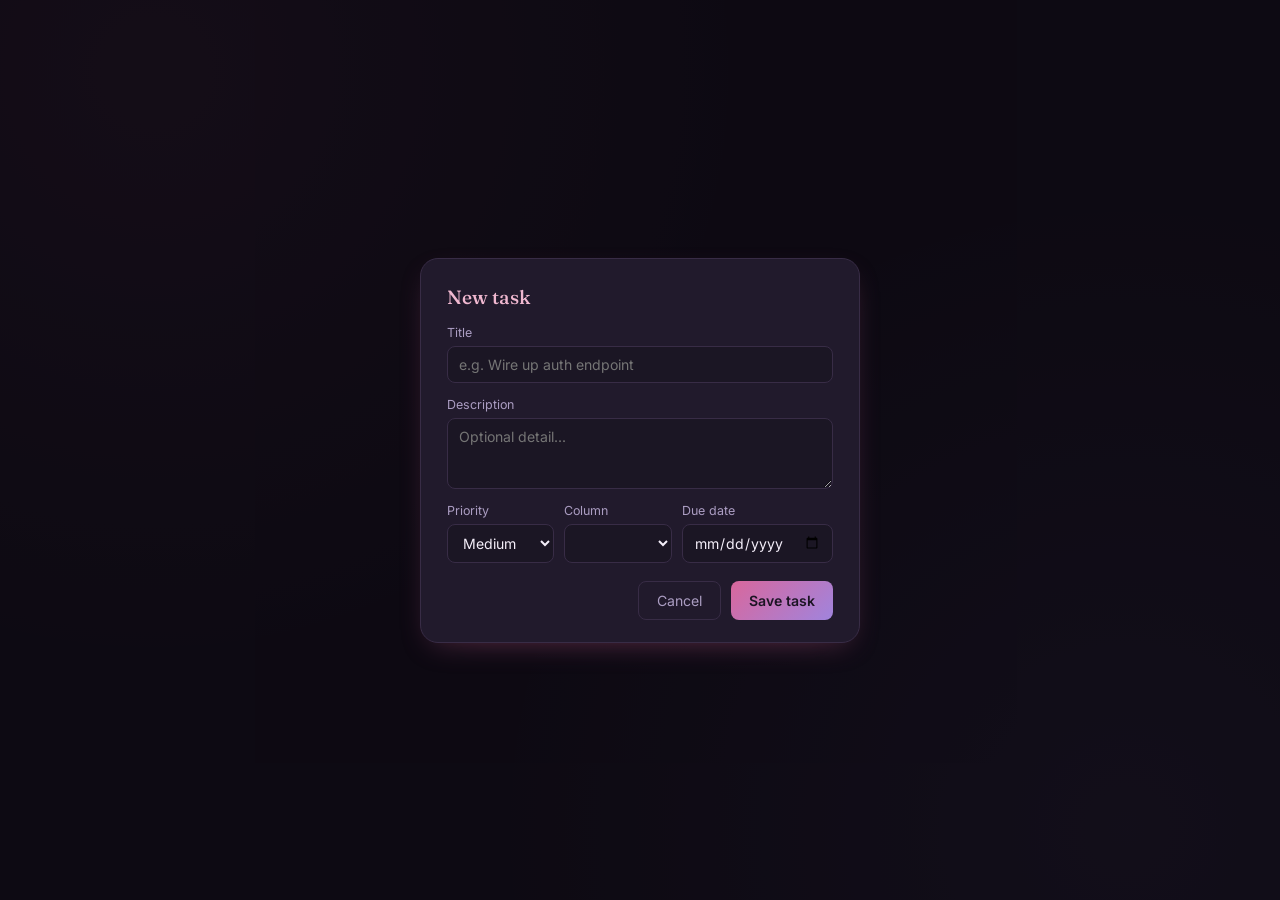
==== index.html @ b9981be6 "Initial Version" ====
<!DOCTYPE html>
<html lang="en">
<head>
<meta charset="UTF-8">
<meta name="viewport" content="width=device-width, initial-scale=1.0">
<title>Sprint Garden — Kanban</title>
<link rel="icon" href="data:image/svg+xml,<svg xmlns=%22http://www.w3.org/2000/svg%22 viewBox=%220 0 100 100%22><text y=%22.9em%22 font-size=%2290%22>🌸</text></svg>">
<link rel="preconnect" href="https://fonts.googleapis.com">
<link rel="preconnect" href="https://fonts.gstatic.com" crossorigin>
<link href="https://fonts.googleapis.com/css2?family=Fraunces:ital,opsz,wght@0,9..144,400;0,9..144,500;0,9..144,600;1,9..144,500&family=Inter:wght@400;500;600;700&display=swap" rel="stylesheet">
<link rel="stylesheet" href="style.css">
</head>
<body>

<!-- ===== Lock screen ===== -->
<div id="lock-screen" class="lock-screen">
  <div class="lock-card">
    <div class="lock-bloom" aria-hidden="true">
      <svg viewBox="0 0 120 120" width="52" height="52">
        <circle cx="60" cy="60" r="10" fill="var(--rose-500)"/>
        <g fill="var(--rose-300)" opacity="0.85">
          <ellipse cx="60" cy="34" rx="12" ry="22"/>
          <ellipse cx="60" cy="86" rx="12" ry="22"/>
          <ellipse cx="34" cy="60" rx="22" ry="12"/>
          <ellipse cx="86" cy="60" rx="22" ry="12"/>
        </g>
      </svg>
    </div>
    <h1>Sprint Garden</h1>
    <p class="lock-copy">This board is just for you. Enter your passphrase to open it.</p>
    <form id="lock-form" autocomplete="off">
      <input id="lock-input" type="password" placeholder="Passphrase" autocomplete="off" />
      <button type="submit">Unlock</button>
    </form>
    <p id="lock-error" class="lock-error" hidden>That's not it — try again.</p>
    <p class="lock-note">Note: this is a soft lock for a personal, unlisted page — see the README before treating it as real security.</p>
  </div>
</div>

<!-- ===== App ===== -->
<div id="app" class="app" hidden>

  <header class="topbar">
    <div class="brand">
      <svg class="brand-flourish" viewBox="0 0 140 36" width="70" height="18" aria-hidden="true">
        <path d="M2 30 C 30 6, 55 30, 70 14 S 112 2, 138 16" fill="none" stroke="var(--rose-400)" stroke-width="2" stroke-linecap="round"/>
        <circle cx="20" cy="19" r="2.4" fill="var(--rose-300)"/>
        <circle cx="88" cy="12" r="2.4" fill="var(--lav-300)"/>
        <circle cx="120" cy="17" r="2.4" fill="var(--rose-300)"/>
      </svg>
      <h1>Sprint Garden</h1>
    </div>

    <div class="sprint-meta">
      <input id="sprint-name" class="sprint-name-input" value="Sprint 1" spellcheck="false" />
      <div class="sprint-dates">
        <input id="sprint-start" type="date" />
        <span class="dash">–</span>
        <input id="sprint-end" type="date" />
      </div>
    </div>

    <div class="topbar-actions">
      <button id="lock-btn" class="icon-btn" title="Lock board" aria-label="Lock board">🔒</button>
      <button id="new-task-btn" class="btn-primary">+ New task</button>
    </div>
  </header>

  <div class="progress-strip">
    <div class="progress-track">
      <div id="progress-fill" class="progress-fill"></div>
    </div>
    <span id="progress-label" class="progress-label">0 of 0 done</span>
  </div>

  <main id="board" class="board"></main>

  <template id="column-template">
    <section class="column" data-column="">
      <div class="column-head">
        <span class="column-dot"></span>
        <h2 class="column-title"></h2>
        <span class="column-count">0</span>
      </div>
      <div class="card-list" data-dropzone></div>
      <button class="add-inline">+ Add task</button>
    </section>
  </template>

  <template id="card-template">
    <article class="card" draggable="true" tabindex="0">
      <div class="card-top">
        <span class="priority-dot"></span>
        <span class="card-title"></span>
      </div>
      <p class="card-desc"></p>
      <div class="card-footer">
        <span class="card-due"></span>
        <div class="card-actions">
          <button class="card-edit" aria-label="Edit task">✎</button>
          <button class="card-delete" aria-label="Delete task">✕</button>
        </div>
      </div>
    </article>
  </template>
</div>

<!-- ===== Task modal ===== -->
<div id="modal-backdrop" class="modal-backdrop" hidden>
  <div class="modal" role="dialog" aria-modal="true" aria-labelledby="modal-title">
    <h2 id="modal-title">New task</h2>
    <form id="task-form">
      <label>
        Title
        <input id="field-title" type="text" required maxlength="80" placeholder="e.g. Wire up auth endpoint" />
      </label>
      <label>
        Description
        <textarea id="field-desc" rows="3" maxlength="400" placeholder="Optional detail..."></textarea>
      </label>
      <div class="field-row">
        <label>
          Priority
          <select id="field-priority">
            <option value="low">Low</option>
            <option value="medium" selected>Medium</option>
            <option value="high">High</option>
          </select>
        </label>
        <label>
          Column
          <select id="field-column"></select>
        </label>
        <label>
          Due date
          <input id="field-due" type="date" />
        </label>
      </div>
      <div class="modal-actions">
        <button type="button" id="modal-cancel" class="btn-ghost">Cancel</button>
        <button type="submit" class="btn-primary">Save task</button>
      </div>
    </form>
  </div>
</div>

<script src="app.js"></script>
</body>
</html>
---- style.css ----
/* ===================== Tokens ===================== */
:root {
  --bg: #15111c;
  --bg-soft: #1b1624;
  --surface: #211a2c;
  --surface-2: #2a2236;
  --border: #382c46;

  --rose-300: #f0b8d0;
  --rose-400: #e691b7;
  --rose-500: #d9679c;
  --lav-300: #b9a6e8;
  --lav-400: #a084dd;
  --sage: #9bcbab;
  --gold: #e3b877;
  --coral: #e8748a;

  --text: #f4eef9;
  --text-muted: #ab9dc2;
  --text-faint: #776a8f;

  --radius-lg: 18px;
  --radius-md: 12px;
  --radius-sm: 8px;

  --shadow-glow: 0 10px 30px -12px rgba(217, 103, 156, 0.35);
  --shadow-soft: 0 4px 18px -6px rgba(0, 0, 0, 0.45);

  --font-display: "Fraunces", serif;
  --font-body: "Inter", sans-serif;
}

* { box-sizing: border-box; }

html, body {
  margin: 0;
  height: 100%;
  background: var(--bg);
  color: var(--text);
  font-family: var(--font-body);
}

body {
  background-image:
    radial-gradient(circle at 12% 8%, rgba(217, 103, 156, 0.10), transparent 42%),
    radial-gradient(circle at 88% 92%, rgba(160, 132, 221, 0.10), transparent 45%);
  background-attachment: fixed;
}

h1, h2 { font-family: var(--font-display); margin: 0; }

button { font-family: var(--font-body); cursor: pointer; }
input, textarea, select { font-family: var(--font-body); }

/* ===================== Lock screen ===================== */
.lock-screen {
  min-height: 100vh;
  display: flex;
  align-items: center;
  justify-content: center;
  padding: 24px;
}

.lock-card {
  width: 100%;
  max-width: 360px;
  background: var(--surface);
  border: 1px solid var(--border);
  border-radius: var(--radius-lg);
  padding: 36px 30px;
  text-align: center;
  box-shadow: var(--shadow-glow);
}

.lock-bloom { display: flex; justify-content: center; margin-bottom: 6px; }

.lock-card h1 {
  font-size: 1.6rem;
  font-weight: 500;
  color: var(--text);
  margin-bottom: 8px;
}

.lock-copy {
  color: var(--text-muted);
  font-size: 0.9rem;
  line-height: 1.5;
  margin: 0 0 22px;
}

#lock-form { display: flex; flex-direction: column; gap: 10px; }

#lock-input {
  background: var(--bg-soft);
  border: 1px solid var(--border);
  color: var(--text);
  border-radius: var(--radius-sm);
  padding: 11px 14px;
  font-size: 0.95rem;
  outline: none;
  text-align: center;
  letter-spacing: 0.5px;
}
#lock-input:focus { border-color: var(--rose-400); }

.lock-error {
  color: var(--coral);
  font-size: 0.82rem;
  margin: 10px 0 0;
}

.lock-note {
  color: var(--text-faint);
  font-size: 0.72rem;
  line-height: 1.5;
  margin: 22px 0 0;
}

/* ===================== Buttons ===================== */
.btn-primary {
  background: linear-gradient(135deg, var(--rose-500), var(--lav-400));
  color: #1c1424;
  border: none;
  font-weight: 600;
  font-size: 0.88rem;
  padding: 10px 18px;
  border-radius: var(--radius-sm);
  transition: transform 0.15s ease, box-shadow 0.15s ease;
}
.btn-primary:hover { transform: translateY(-1px); box-shadow: var(--shadow-glow); }

.btn-ghost {
  background: transparent;
  border: 1px solid var(--border);
  color: var(--text-muted);
  padding: 10px 18px;
  border-radius: var(--radius-sm);
  font-size: 0.88rem;
}
.btn-ghost:hover { border-color: var(--rose-400); color: var(--text); }

.icon-btn {
  background: var(--surface-2);
  border: 1px solid var(--border);
  color: var(--text-muted);
  width: 36px; height: 36px;
  border-radius: var(--radius-sm);
  font-size: 0.95rem;
  display: flex; align-items: center; justify-content: center;
}
.icon-btn:hover { color: var(--rose-300); border-color: var(--rose-400); }

/* ===================== Topbar ===================== */
.topbar {
  display: flex;
  align-items: center;
  justify-content: space-between;
  gap: 24px;
  padding: 22px 32px 10px;
  flex-wrap: wrap;
}

.brand { display: flex; flex-direction: column; gap: 4px; }
.brand h1 { font-size: 1.5rem; font-weight: 500; letter-spacing: 0.2px; }
.brand-flourish { display: block; }

.sprint-meta { display: flex; align-items: center; gap: 14px; flex-wrap: wrap; }

.sprint-name-input {
  background: transparent;
  border: none;
  border-bottom: 1px dashed var(--border);
  color: var(--rose-300);
  font-family: var(--font-display);
  font-size: 1.05rem;
  padding: 2px 2px 4px;
  width: 150px;
  outline: none;
}
.sprint-name-input:focus { border-color: var(--rose-400); }

.sprint-dates { display: flex; align-items: center; gap: 6px; color: var(--text-faint); }
.sprint-dates input[type="date"] {
  background: var(--surface-2);
  border: 1px solid var(--border);
  color: var(--text-muted);
  border-radius: 6px;
  padding: 5px 8px;
  font-size: 0.78rem;
}

.topbar-actions { display: flex; align-items: center; gap: 10px; }

/* ===================== Progress ===================== */
.progress-strip {
  display: flex;
  align-items: center;
  gap: 14px;
  padding: 6px 32px 20px;
}
.progress-track {
  flex: 1;
  height: 8px;
  border-radius: 6px;
  background: var(--surface-2);
  overflow: hidden;
  border: 1px solid var(--border);
}
.progress-fill {
  height: 100%;
  width: 0%;
  border-radius: 6px;
  background: linear-gradient(90deg, var(--rose-500), var(--lav-400));
  transition: width 0.4s ease;
}
.progress-label { font-size: 0.78rem; color: var(--text-faint); white-space: nowrap; }

/* ===================== Board ===================== */
.board {
  display: flex;
  gap: 18px;
  padding: 6px 32px 40px;
  overflow-x: auto;
  align-items: flex-start;
}

.column {
  background: var(--bg-soft);
  border: 1px solid var(--border);
  border-radius: var(--radius-lg);
  min-width: 270px;
  max-width: 280px;
  flex: 1 0 270px;
  padding: 14px;
  display: flex;
  flex-direction: column;
  gap: 10px;
}

.column.drag-over { border-color: var(--rose-400); box-shadow: var(--shadow-glow); }

.column-head { display: flex; align-items: center; gap: 8px; padding: 4px 4px 2px; }
.column-dot { width: 8px; height: 8px; border-radius: 50%; }
.column-title { font-size: 0.95rem; font-weight: 500; color: var(--text); flex: 1; }
.column-count {
  font-size: 0.72rem;
  color: var(--text-faint);
  background: var(--surface-2);
  border-radius: 20px;
  padding: 1px 8px;
}

.card-list { display: flex; flex-direction: column; gap: 10px; min-height: 12px; }

.add-inline {
  background: transparent;
  border: 1px dashed var(--border);
  color: var(--text-faint);
  border-radius: var(--radius-sm);
  padding: 8px;
  font-size: 0.8rem;
}
.add-inline:hover { color: var(--rose-300); border-color: var(--rose-400); }

/* ===================== Cards ===================== */
.card {
  background: var(--surface);
  border: 1px solid var(--border);
  border-radius: var(--radius-md);
  padding: 12px 13px;
  box-shadow: var(--shadow-soft);
  transition: transform 0.12s ease, border-color 0.12s ease;
}
.card:hover { border-color: var(--rose-400); transform: translateY(-1px); }
.card.dragging { opacity: 0.4; }

.card-top { display: flex; align-items: flex-start; gap: 8px; }
.priority-dot { width: 8px; height: 8px; border-radius: 50%; margin-top: 5px; flex-shrink: 0; }
.priority-high { background: var(--coral); }
.priority-medium { background: var(--gold); }
.priority-low { background: var(--sage); }

.card-title { font-size: 0.9rem; font-weight: 600; color: var(--text); line-height: 1.35; }

.card-desc {
  font-size: 0.8rem;
  color: var(--text-muted);
  margin: 6px 0 0;
  line-height: 1.4;
  white-space: pre-wrap;
}

.card-footer {
  display: flex;
  align-items: center;
  justify-content: space-between;
  margin-top: 10px;
}
.card-due { font-size: 0.72rem; color: var(--text-faint); }
.card-due.overdue { color: var(--coral); }

.card-actions { display: flex; gap: 6px; opacity: 0; transition: opacity 0.12s ease; }
.card:hover .card-actions, .card:focus-within .card-actions { opacity: 1; }
.card-actions button {
  background: none; border: none; color: var(--text-faint);
  font-size: 0.78rem; padding: 2px 4px;
}
.card-actions button:hover { color: var(--rose-300); }

/* ===================== Modal ===================== */
.modal-backdrop {
  position: fixed; inset: 0;
  background: rgba(10, 7, 15, 0.65);
  display: flex; align-items: center; justify-content: center;
  padding: 20px;
  z-index: 50;
}

.modal {
  background: var(--surface);
  border: 1px solid var(--border);
  border-radius: var(--radius-lg);
  padding: 26px 26px 22px;
  width: 100%;
  max-width: 440px;
  box-shadow: var(--shadow-glow);
}

.modal h2 { font-size: 1.2rem; font-weight: 500; margin-bottom: 16px; color: var(--rose-300); }

#task-form { display: flex; flex-direction: column; gap: 14px; }
#task-form label {
  display: flex; flex-direction: column; gap: 6px;
  font-size: 0.78rem; color: var(--text-muted);
}
#task-form input, #task-form textarea, #task-form select {
  background: var(--bg-soft);
  border: 1px solid var(--border);
  color: var(--text);
  border-radius: var(--radius-sm);
  padding: 9px 11px;
  font-size: 0.88rem;
  outline: none;
  resize: vertical;
}
#task-form input:focus, #task-form textarea:focus, #task-form select:focus { border-color: var(--rose-400); }

.field-row { display: grid; grid-template-columns: 1fr 1fr 1fr; gap: 10px; }

.modal-actions { display: flex; justify-content: flex-end; gap: 10px; margin-top: 4px; }

/* ===================== Responsive ===================== */
@media (max-width: 720px) {
  .topbar { padding: 18px 16px 8px; }
  .progress-strip { padding: 6px 16px 16px; }
  .board { padding: 6px 16px 32px; }
  .field-row { grid-template-columns: 1fr; }
  .column { min-width: 240px; }
}

/* Reduced motion */
@media (prefers-reduced-motion: reduce) {
  * { transition: none !important; }
}

/* Focus visibility */
a:focus-visible, button:focus-visible, input:focus-visible, textarea:focus-visible, select:focus-visible, .card:focus-visible {
  outline: 2px solid var(--rose-400);
  outline-offset: 2px;
}
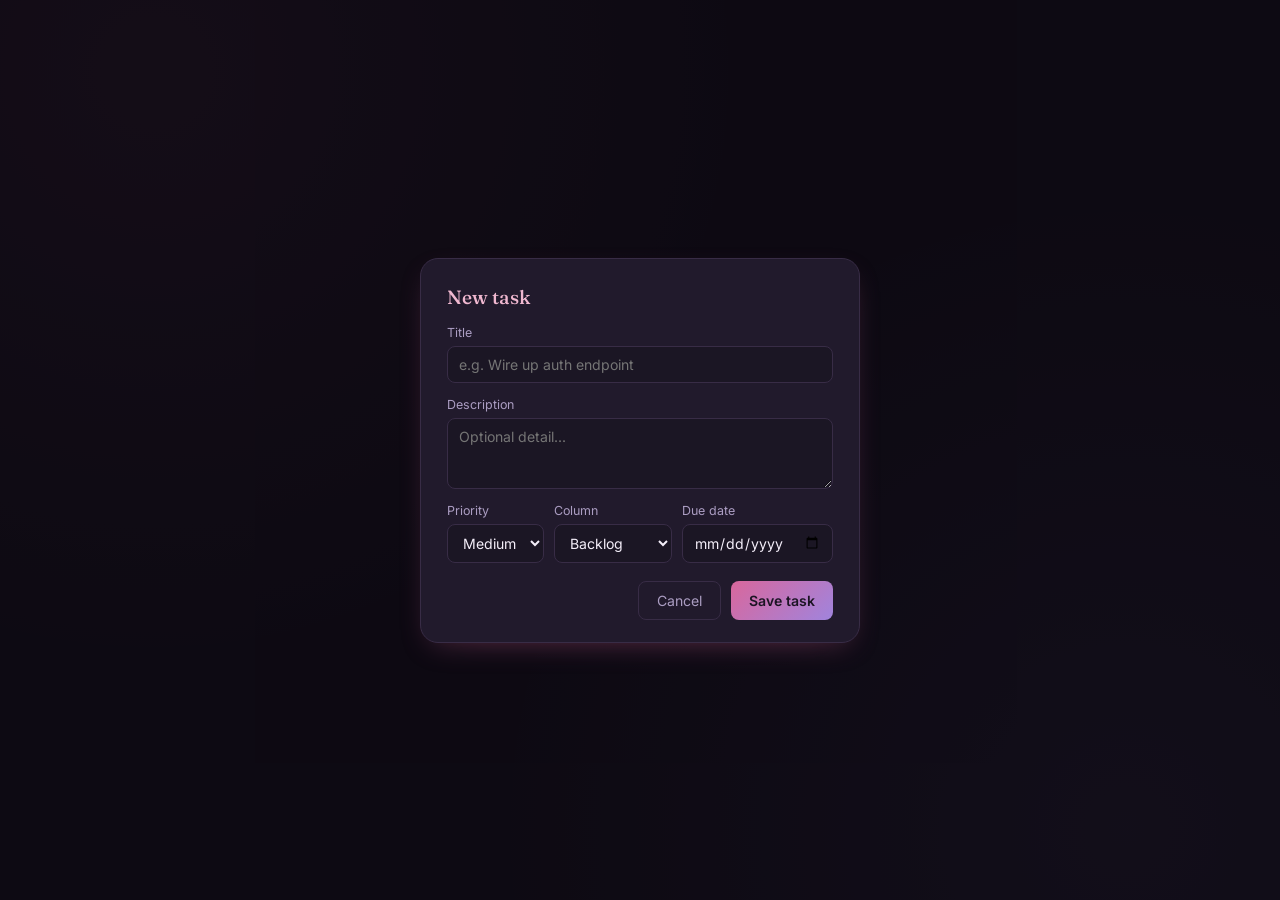
==== commit b4f7b37a: "Add options to column select in index.html" ====
--- a/index.html
+++ b/index.html
@@ -129,7 +129,13 @@
         </label>
         <label>
           Column
-          <select id="field-column"></select>
+          <select id="field-column">
+            <option value="backlog">Backlog</option>
+            <option value="todo">To Do</option>
+            <option value="in-progress">In Progress</option>
+            <option value="review">In Review</option>
+            <option value="done">Done</option>
+          </select>
         </label>
         <label>
           Due date
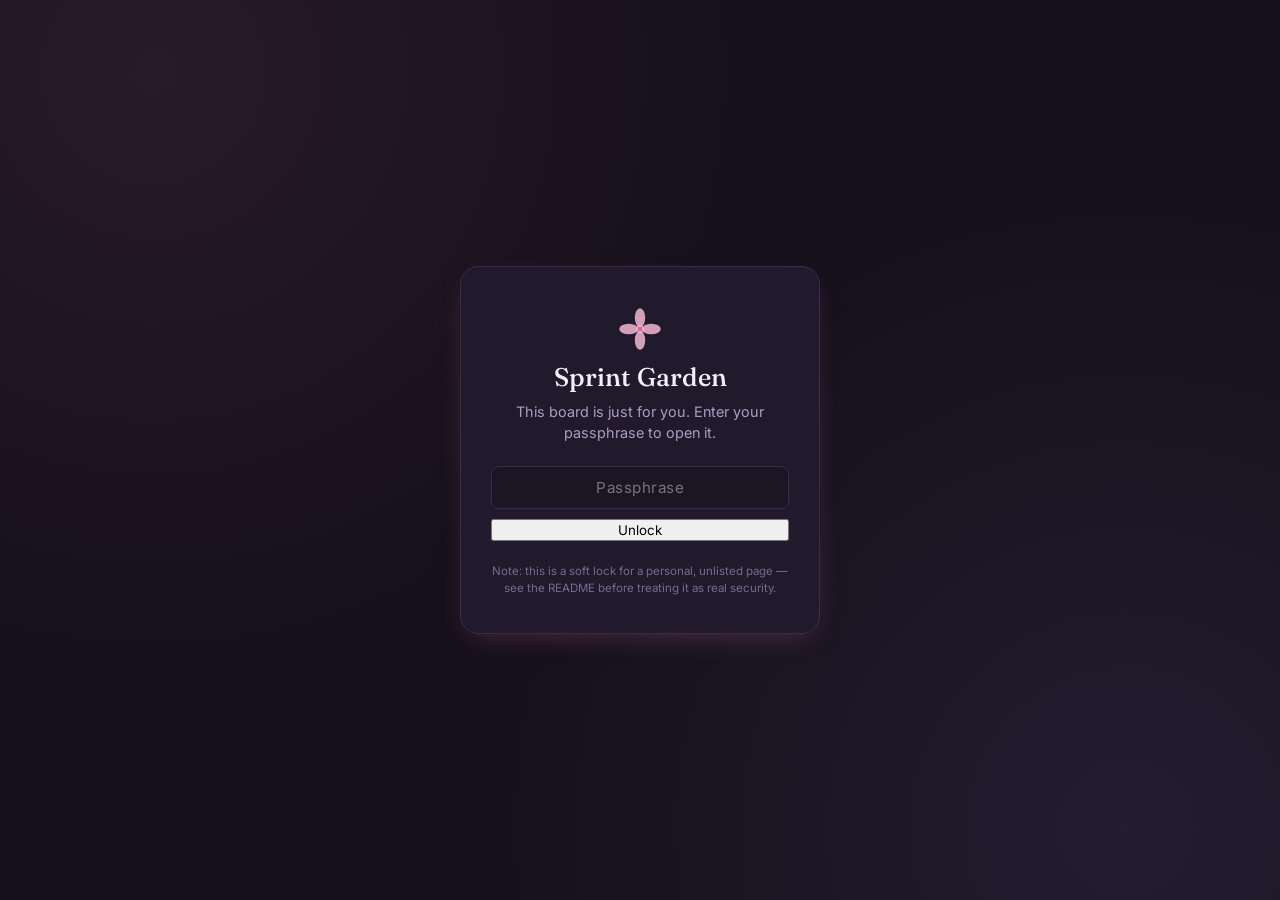
==== commit 24f93cf2: "Replace buttons with links for task actions" ====
--- a/index.html
+++ b/index.html
@@ -62,9 +62,11 @@
 
     <div class="topbar-actions">
       <button id="lock-btn" class="icon-btn" title="Lock board" aria-label="Lock board">🔒</button>
-      <button id="new-task-btn" class="btn-primary">+ New task</button>
+      <a id="new-task-btn" class="btn-primary" href="task.html">+ New task</a>
     </div>
   </header>
+
+  <div class="project-strip" id="project-strip"></div>
 
   <div class="progress-strip">
     <div class="progress-track">
@@ -83,7 +85,7 @@
         <span class="column-count">0</span>
       </div>
       <div class="card-list" data-dropzone></div>
-      <button class="add-inline">+ Add task</button>
+      <a class="add-inline" href="task.html">+ Add task</a>
     </section>
   </template>
 
@@ -95,9 +97,12 @@
       </div>
       <p class="card-desc"></p>
       <div class="card-footer">
-        <span class="card-due"></span>
+        <div class="card-meta">
+          <span class="card-project"></span>
+          <span class="card-due"></span>
+        </div>
         <div class="card-actions">
-          <button class="card-edit" aria-label="Edit task">✎</button>
+          <a class="card-edit" href="task.html" aria-label="Edit task">✎</a>
           <button class="card-delete" aria-label="Delete task">✕</button>
         </div>
       </div>
@@ -105,51 +110,7 @@
   </template>
 </div>
 
-<!-- ===== Task modal ===== -->
-<div id="modal-backdrop" class="modal-backdrop" hidden>
-  <div class="modal" role="dialog" aria-modal="true" aria-labelledby="modal-title">
-    <h2 id="modal-title">New task</h2>
-    <form id="task-form">
-      <label>
-        Title
-        <input id="field-title" type="text" required maxlength="80" placeholder="e.g. Wire up auth endpoint" />
-      </label>
-      <label>
-        Description
-        <textarea id="field-desc" rows="3" maxlength="400" placeholder="Optional detail..."></textarea>
-      </label>
-      <div class="field-row">
-        <label>
-          Priority
-          <select id="field-priority">
-            <option value="low">Low</option>
-            <option value="medium" selected>Medium</option>
-            <option value="high">High</option>
-          </select>
-        </label>
-        <label>
-          Column
-          <select id="field-column">
-            <option value="backlog">Backlog</option>
-            <option value="todo">To Do</option>
-            <option value="in-progress">In Progress</option>
-            <option value="review">In Review</option>
-            <option value="done">Done</option>
-          </select>
-        </label>
-        <label>
-          Due date
-          <input id="field-due" type="date" />
-        </label>
-      </div>
-      <div class="modal-actions">
-        <button type="button" id="modal-cancel" class="btn-ghost">Cancel</button>
-        <button type="submit" class="btn-primary">Save task</button>
-      </div>
-    </form>
-  </div>
-</div>
-
-<script src="app.js"></script>
+<script src="shared.js"></script>
+<script src="board.js"></script>
 </body>
 </html>
--- a/style.css
+++ b/style.css
@@ -326,6 +326,8 @@
   box-shadow: var(--shadow-glow);
 }
 
+.modal-backdrop[hidden] { display: none; }
+
 .modal h2 { font-size: 1.2rem; font-weight: 500; margin-bottom: 16px; color: var(--rose-300); }
 
 #task-form { display: flex; flex-direction: column; gap: 14px; }
